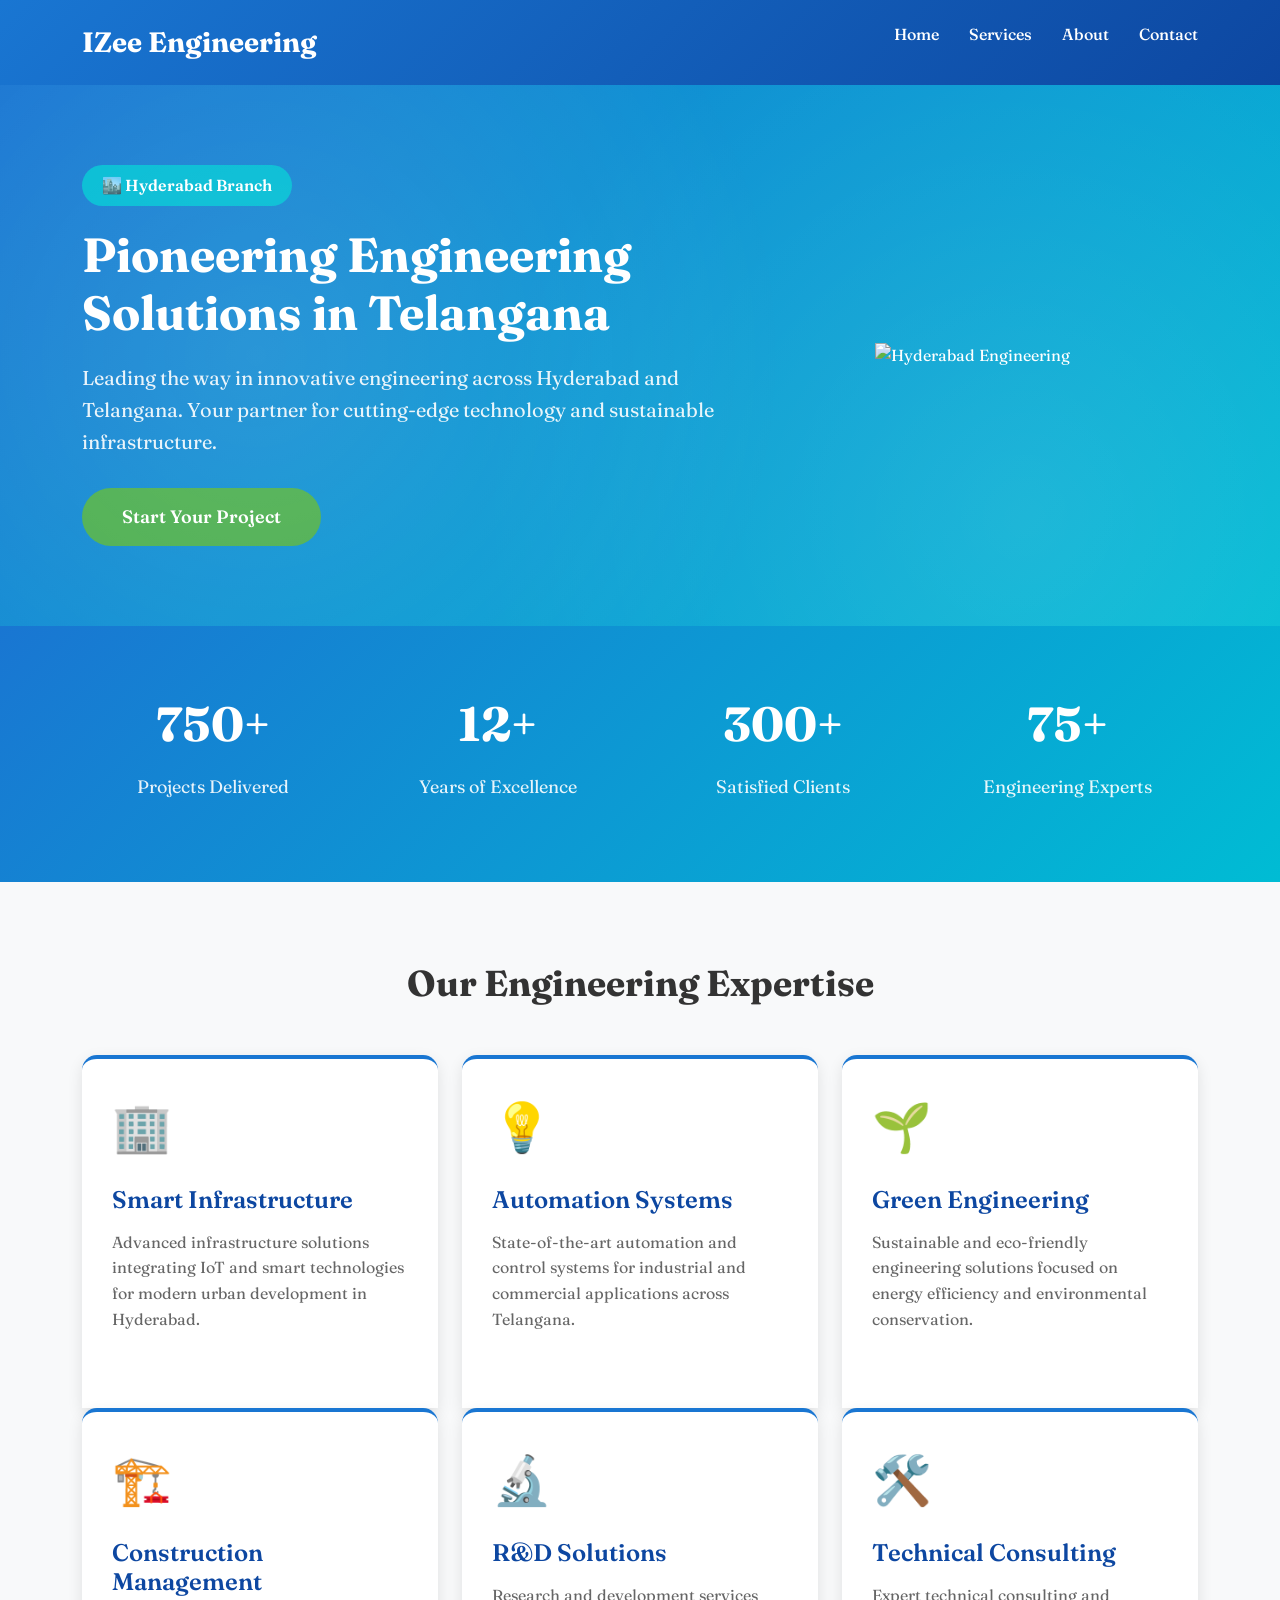
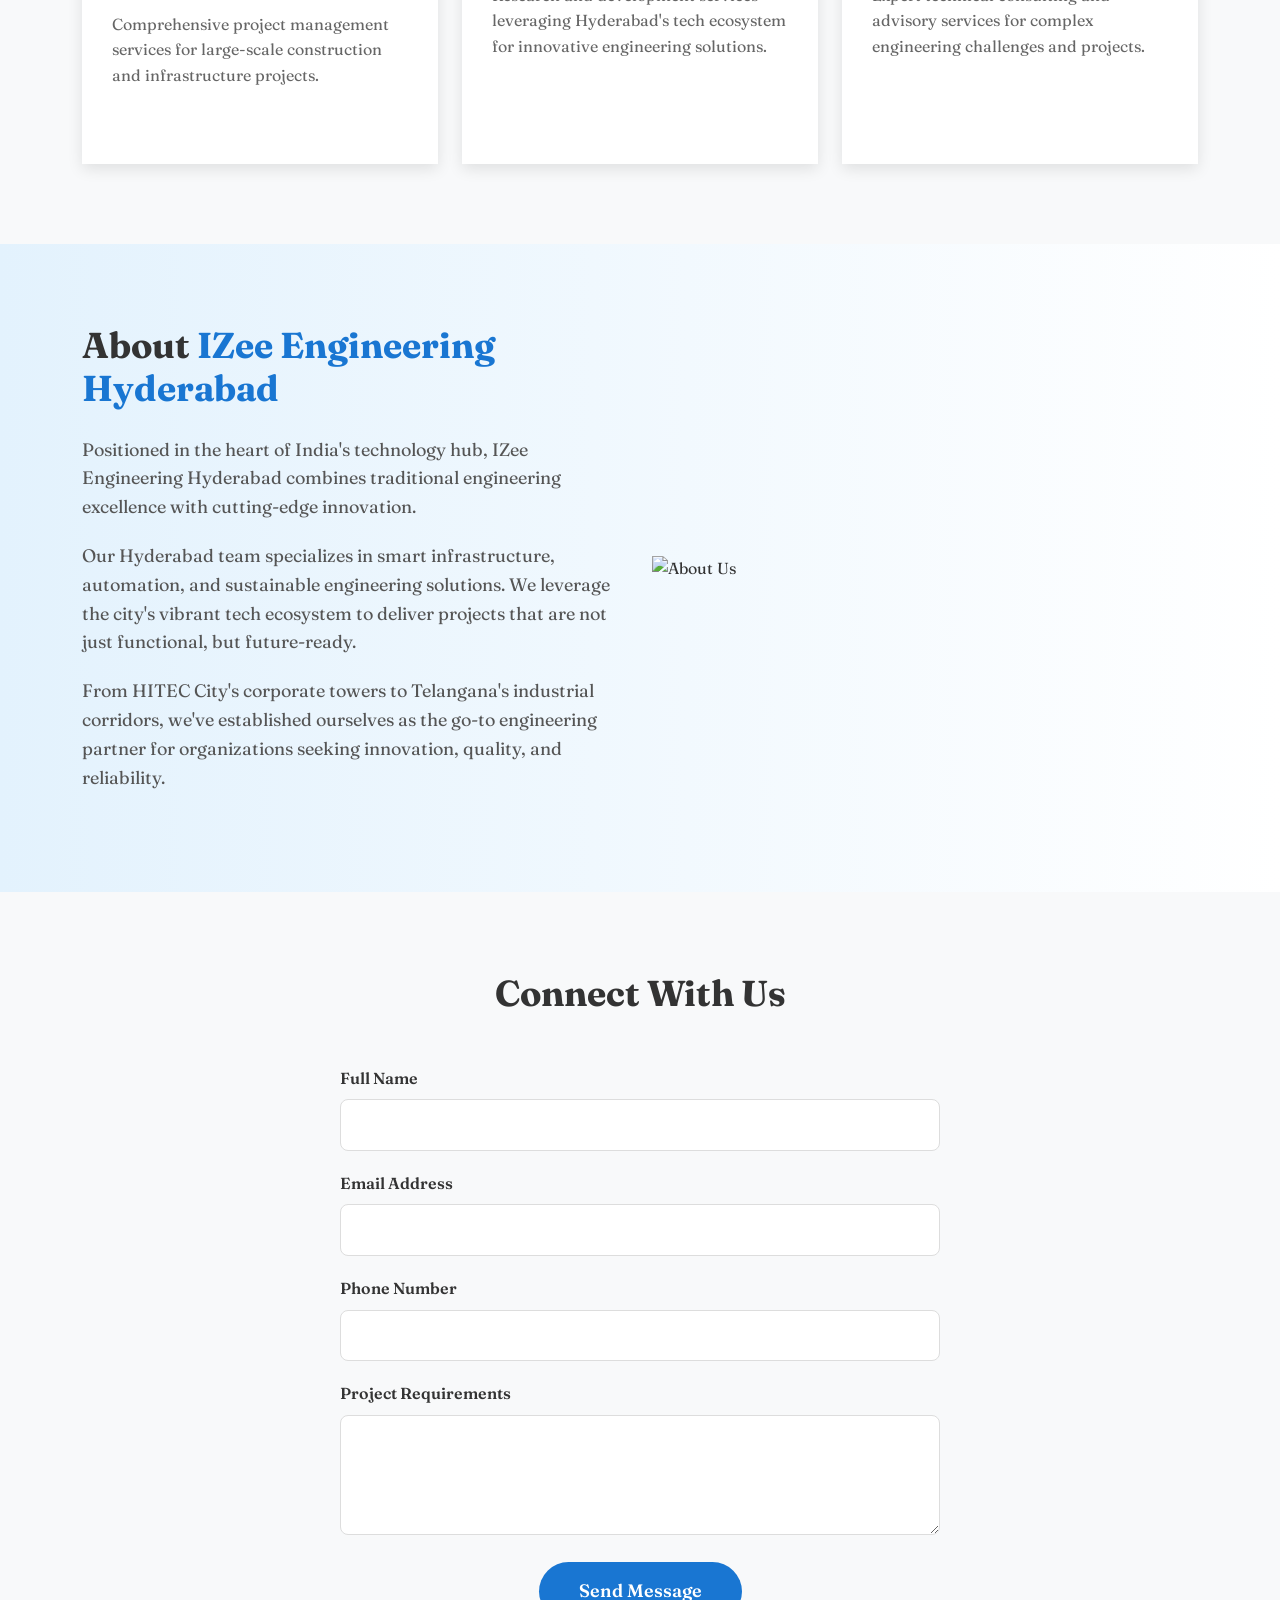
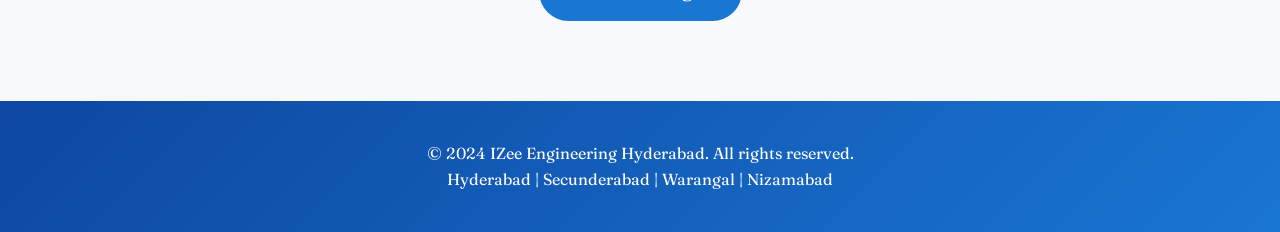
==== hyderabad.html @ c945f5a9 "first comment" ====
<!doctype html>
<html lang="en">
  <head>
    <meta charset="UTF-8" />
    <meta name="viewport" content="width=device-width, initial-scale=1.0" />
    <title>IZee Engineering Hyderabad - Innovative Engineering Solutions</title>

    <!-- Bootstrap CSS -->
    <link href="https://cdn.jsdelivr.net/npm/bootstrap@5.3.3/dist/css/bootstrap.min.css" rel="stylesheet" />

    <!-- Google Fonts -->
    <link rel="preconnect" href="https://fonts.googleapis.com" />
    <link rel="preconnect" href="https://fonts.gstatic.com" crossorigin />
    <link
      href="https://fonts.googleapis.com/css2?family=Fraunces:ital,opsz,wght@0,9..144,100..900;1,9..144,100..900&display=swap"
      rel="stylesheet"
    />

    <!-- Common Styles -->
    <link rel="stylesheet" href="./public/css/common.css" />
    <!-- Hyderabad Specific Styles -->
    <link rel="stylesheet" href="./public/css/hyderabad.css" />
  </head>
  <body>
    <!-- Header -->
    <header class="header">
      <div class="container">
        <nav class="d-flex justify-content-between align-items-center">
          <a href="#" class="logo">IZee Engineering</a>
          <ul class="nav-links">
            <li><a href="#home">Home</a></li>
            <li><a href="#features">Services</a></li>
            <li><a href="#about">About</a></li>
            <li><a href="#contact">Contact</a></li>
          </ul>
        </nav>
      </div>
    </header>

    <!-- Hero Section -->
    <section id="home" class="hero-section hero-pattern">
      <div class="container">
        <div class="row align-items-center">
          <div class="col-lg-7 hero-content">
            <span class="hyderabad-badge">🏙️ Hyderabad Branch</span>
            <h1>Pioneering Engineering Solutions in Telangana</h1>
            <p>
              Leading the way in innovative engineering across Hyderabad and Telangana. Your partner for cutting-edge
              technology and sustainable infrastructure.
            </p>
            <a href="#contact" class="cta-button">Start Your Project</a>
          </div>
          <div class="col-lg-5">
            <div class="hero-image text-center">
              <img
                src="./public/images/hyderabad-hero.svg"
                alt="Hyderabad Engineering"
                class="img-fluid"
                style="max-height: 400px"
              />
            </div>
          </div>
        </div>
      </div>
    </section>

    <!-- Stats Section -->
    <section class="stats-section">
      <div class="container">
        <div class="row">
          <div class="col-md-3 stat-item">
            <div class="stat-number">750+</div>
            <div class="stat-label">Projects Delivered</div>
          </div>
          <div class="col-md-3 stat-item">
            <div class="stat-number">12+</div>
            <div class="stat-label">Years of Excellence</div>
          </div>
          <div class="col-md-3 stat-item">
            <div class="stat-number">300+</div>
            <div class="stat-label">Satisfied Clients</div>
          </div>
          <div class="col-md-3 stat-item">
            <div class="stat-number">75+</div>
            <div class="stat-label">Engineering Experts</div>
          </div>
        </div>
      </div>
    </section>

    <!-- Features Section -->
    <section id="features" class="features-section">
      <div class="container">
        <h2 class="section-title">Our Engineering Expertise</h2>
        <div class="row">
          <div class="col-md-4">
            <div class="feature-card">
              <div class="feature-icon">🏢</div>
              <h3>Smart Infrastructure</h3>
              <p>
                Advanced infrastructure solutions integrating IoT and smart technologies for modern urban development in
                Hyderabad.
              </p>
            </div>
          </div>
          <div class="col-md-4">
            <div class="feature-card">
              <div class="feature-icon">💡</div>
              <h3>Automation Systems</h3>
              <p>
                State-of-the-art automation and control systems for industrial and commercial applications across
                Telangana.
              </p>
            </div>
          </div>
          <div class="col-md-4">
            <div class="feature-card">
              <div class="feature-icon">🌱</div>
              <h3>Green Engineering</h3>
              <p>
                Sustainable and eco-friendly engineering solutions focused on energy efficiency and environmental
                conservation.
              </p>
            </div>
          </div>
          <div class="col-md-4">
            <div class="feature-card">
              <div class="feature-icon">🏗️</div>
              <h3>Construction Management</h3>
              <p>Comprehensive project management services for large-scale construction and infrastructure projects.</p>
            </div>
          </div>
          <div class="col-md-4">
            <div class="feature-card">
              <div class="feature-icon">🔬</div>
              <h3>R&D Solutions</h3>
              <p>
                Research and development services leveraging Hyderabad's tech ecosystem for innovative engineering
                solutions.
              </p>
            </div>
          </div>
          <div class="col-md-4">
            <div class="feature-card">
              <div class="feature-icon">🛠️</div>
              <h3>Technical Consulting</h3>
              <p>Expert technical consulting and advisory services for complex engineering challenges and projects.</p>
            </div>
          </div>
        </div>
      </div>
    </section>

    <!-- About Section -->
    <section id="about" class="about-section">
      <div class="container">
        <div class="row align-items-center">
          <div class="col-lg-6">
            <div class="about-content">
              <h2>About <span class="about-highlight">IZee Engineering Hyderabad</span></h2>
              <p>
                Positioned in the heart of India's technology hub, IZee Engineering Hyderabad combines traditional
                engineering excellence with cutting-edge innovation.
              </p>
              <p>
                Our Hyderabad team specializes in smart infrastructure, automation, and sustainable engineering
                solutions. We leverage the city's vibrant tech ecosystem to deliver projects that are not just
                functional, but future-ready.
              </p>
              <p>
                From HITEC City's corporate towers to Telangana's industrial corridors, we've established ourselves as
                the go-to engineering partner for organizations seeking innovation, quality, and reliability.
              </p>
            </div>
          </div>
          <div class="col-lg-6">
            <img src="./public/images/hyderabad-about.svg" alt="About Us" class="img-fluid" />
          </div>
        </div>
      </div>
    </section>

    <!-- Contact Section -->
    <section id="contact" class="contact-section">
      <div class="container">
        <h2 class="section-title">Connect With Us</h2>
        <form class="contact-form">
          <div class="form-group">
            <label for="name">Full Name</label>
            <input type="text" id="name" name="name" required />
          </div>
          <div class="form-group">
            <label for="email">Email Address</label>
            <input type="email" id="email" name="email" required />
          </div>
          <div class="form-group">
            <label for="phone">Phone Number</label>
            <input type="tel" id="phone" name="phone" required />
          </div>
          <div class="form-group">
            <label for="message">Project Requirements</label>
            <textarea id="message" name="message" required></textarea>
          </div>
          <div class="text-center">
            <button type="submit" class="cta-button submit-button">Send Message</button>
          </div>
        </form>
      </div>
    </section>

    <!-- Footer -->
    <footer class="footer">
      <div class="container">
        <p>&copy; 2024 IZee Engineering Hyderabad. All rights reserved.</p>
        <p>Hyderabad | Secunderabad | Warangal | Nizamabad</p>
      </div>
    </footer>

    <!-- Bootstrap JS -->
    <script src="https://cdn.jsdelivr.net/npm/bootstrap@5.3.3/dist/js/bootstrap.bundle.min.js"></script>
  </body>
</html>
---- public/css/common.css ----
/* Common Styles for IZee Engineering Landing Pages */

* {
  margin: 0;
  padding: 0;
  box-sizing: border-box;
}

body {
  font-family: 'Fraunces', serif;
  line-height: 1.6;
  color: #333;
}

/* Common Header Styles */
.header {
  padding: 20px 0;
  box-shadow: 0 2px 10px rgba(0, 0, 0, 0.1);
}

.logo {
  font-size: 28px;
  font-weight: 700;
  text-decoration: none;
}

.nav-links {
  list-style: none;
  display: flex;
  gap: 30px;
}

.nav-links a {
  text-decoration: none;
  font-weight: 500;
  transition: all 0.3s ease;
}

/* Common Hero Section */
.hero-section {
  padding: 80px 0;
  min-height: 500px;
  display: flex;
  align-items: center;
}

.hero-content h1 {
  font-size: 48px;
  font-weight: 700;
  margin-bottom: 20px;
  line-height: 1.2;
}

.hero-content p {
  font-size: 20px;
  margin-bottom: 30px;
  opacity: 0.9;
}

.cta-button {
  padding: 15px 40px;
  font-size: 18px;
  font-weight: 600;
  border: none;
  border-radius: 50px;
  cursor: pointer;
  transition: all 0.3s ease;
  text-decoration: none;
  display: inline-block;
}

.cta-button:hover {
  transform: translateY(-3px);
  box-shadow: 0 10px 25px rgba(0, 0, 0, 0.2);
}

/* Common Features Section */
.features-section {
  padding: 80px 0;
  background-color: #f8f9fa;
}

.section-title {
  text-align: center;
  font-size: 36px;
  font-weight: 700;
  margin-bottom: 50px;
}

.feature-card {
  padding: 30px;
  border-radius: 15px;
  background: white;
  box-shadow: 0 5px 15px rgba(0, 0, 0, 0.1);
  transition: all 0.3s ease;
  margin-bottom: 30px;
  height: 100%;
}

.feature-card:hover {
  transform: translateY(-10px);
  box-shadow: 0 15px 30px rgba(0, 0, 0, 0.15);
}

.feature-icon {
  font-size: 48px;
  margin-bottom: 20px;
}

.feature-card h3 {
  font-size: 24px;
  font-weight: 600;
  margin-bottom: 15px;
}

.feature-card p {
  font-size: 16px;
  color: #666;
}

/* Common About Section */
.about-section {
  padding: 80px 0;
}

.about-content h2 {
  font-size: 36px;
  font-weight: 700;
  margin-bottom: 25px;
}

.about-content p {
  font-size: 18px;
  color: #555;
  margin-bottom: 20px;
}

/* Common Contact Section */
.contact-section {
  padding: 80px 0;
  background-color: #f8f9fa;
}

.contact-form {
  max-width: 600px;
  margin: 0 auto;
}

.form-group {
  margin-bottom: 20px;
}

.form-group label {
  display: block;
  margin-bottom: 8px;
  font-weight: 600;
}

.form-group input,
.form-group textarea {
  width: 100%;
  padding: 12px;
  border: 1px solid #ddd;
  border-radius: 8px;
  font-family: 'Fraunces', serif;
  font-size: 16px;
}

.form-group textarea {
  resize: vertical;
  min-height: 120px;
}

/* Common Footer */
.footer {
  padding: 40px 0;
  text-align: center;
  color: white;
}

.footer p {
  margin: 0;
  font-size: 16px;
}

/* Responsive Design */
@media (max-width: 768px) {
  .hero-content h1 {
    font-size: 36px;
  }

  .hero-content p {
    font-size: 18px;
  }

  .nav-links {
    flex-direction: column;
    gap: 15px;
  }

  .section-title {
    font-size: 28px;
  }
}
---- public/css/hyderabad.css ----
/* Hyderabad Specific Styles */

:root {
  --hyderabad-primary: #1976d2;
  --hyderabad-secondary: #00bcd4;
  --hyderabad-accent: #4caf50;
  --hyderabad-dark: #0d47a1;
}

/* Hyderabad Header */
.header {
  background: linear-gradient(135deg, var(--hyderabad-primary), var(--hyderabad-dark));
}

.logo {
  color: white;
}

.nav-links a {
  color: white;
}

.nav-links a:hover {
  color: var(--hyderabad-secondary);
}

/* Hyderabad Hero Section */
.hero-section {
  background: linear-gradient(135deg, #1976d2 0%, #00bcd4 100%);
  color: white;
}

.hero-pattern {
  position: relative;
  overflow: hidden;
}

.hero-pattern::before {
  content: '';
  position: absolute;
  top: 0;
  left: 0;
  right: 0;
  bottom: 0;
  background-image:
    radial-gradient(circle at 20% 50%, rgba(255, 255, 255, 0.1) 0%, transparent 50%),
    radial-gradient(circle at 80% 80%, rgba(255, 255, 255, 0.1) 0%, transparent 50%);
  pointer-events: none;
}

.cta-button {
  background-color: var(--hyderabad-accent);
  color: white;
}

.cta-button:hover {
  background-color: #45a049;
  color: white;
}

/* Hyderabad Feature Cards */
.feature-card {
  border-top: 4px solid var(--hyderabad-primary);
  border-radius: 15px 15px 0 0;
}

.feature-icon {
  color: var(--hyderabad-secondary);
}

.feature-card h3 {
  color: var(--hyderabad-dark);
}

/* Hyderabad About Section */
.about-section {
  background: linear-gradient(to right, #e3f2fd, #ffffff);
}

.about-highlight {
  color: var(--hyderabad-primary);
  font-weight: 700;
}

/* Hyderabad Contact Form */
.form-group input:focus,
.form-group textarea:focus {
  outline: none;
  border-color: var(--hyderabad-primary);
  box-shadow: 0 0 0 3px rgba(25, 118, 210, 0.1);
}

.submit-button {
  background-color: var(--hyderabad-primary);
  color: white;
}

.submit-button:hover {
  background-color: var(--hyderabad-dark);
}

/* Hyderabad Footer */
.footer {
  background: linear-gradient(135deg, var(--hyderabad-dark), var(--hyderabad-primary));
}

/* Hyderabad Decorative Elements */
.hyderabad-badge {
  display: inline-block;
  padding: 8px 20px;
  background-color: var(--hyderabad-secondary);
  color: white;
  border-radius: 25px;
  font-weight: 600;
  margin-bottom: 20px;
}

.stats-section {
  background: linear-gradient(135deg, var(--hyderabad-primary), var(--hyderabad-secondary));
  color: white;
  padding: 60px 0;
  text-align: center;
}

.stat-item {
  margin-bottom: 20px;
}

.stat-number {
  font-size: 48px;
  font-weight: 700;
  color: white;
}

.stat-label {
  font-size: 18px;
  margin-top: 10px;
  opacity: 0.9;
}

/* Hyderabad Wave Effect */
.wave-divider {
  position: relative;
  height: 80px;
  background: var(--hyderabad-primary);
}

.wave-divider::before {
  content: '';
  position: absolute;
  top: 0;
  left: 0;
  width: 100%;
  height: 100%;
  background: url("data:image/svg+xml,%3Csvg xmlns='http://www.w3.org/2000/svg' viewBox='0 0 1200 120'%3E%3Cpath d='M321.39,56.44c58-10.79,114.16-30.13,172-41.86,82.39-16.72,168.19-17.73,250.45-.39C823.78,31,906.67,72,985.66,92.83c70.05,18.48,146.53,26.09,214.34,3V0H0V27.35A600.21,600.21,0,0,0,321.39,56.44Z' fill='%23ffffff'/%3E%3C/svg%3E")
    no-repeat;
  background-size: cover;
}
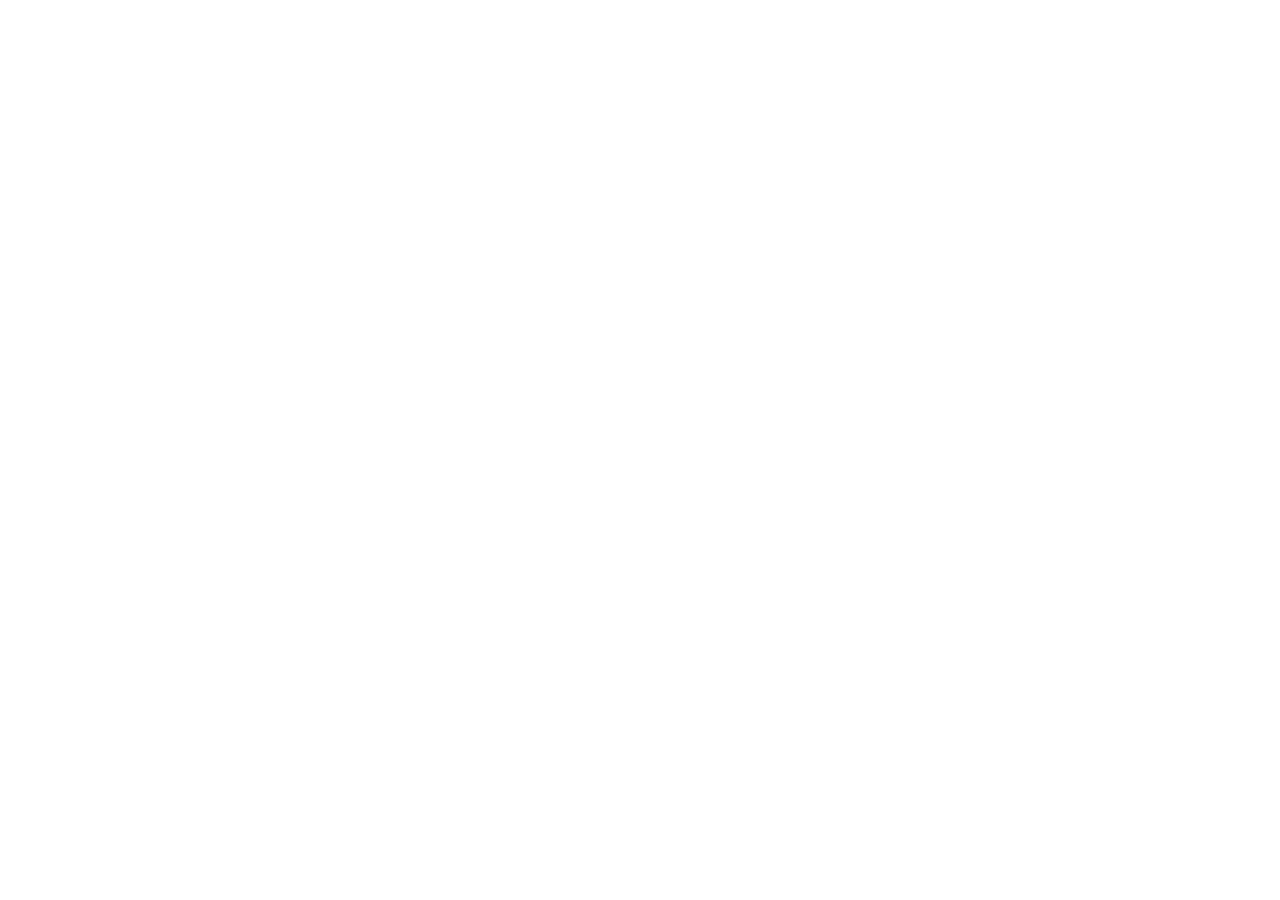
==== commit bf20f124: "add new changes" ====
--- a/hyderabad.html
+++ b/hyderabad.html
@@ -22,200 +22,6 @@
     <link rel="stylesheet" href="./public/css/hyderabad.css" />
   </head>
   <body>
-    <!-- Header -->
-    <header class="header">
-      <div class="container">
-        <nav class="d-flex justify-content-between align-items-center">
-          <a href="#" class="logo">IZee Engineering</a>
-          <ul class="nav-links">
-            <li><a href="#home">Home</a></li>
-            <li><a href="#features">Services</a></li>
-            <li><a href="#about">About</a></li>
-            <li><a href="#contact">Contact</a></li>
-          </ul>
-        </nav>
-      </div>
-    </header>
-
-    <!-- Hero Section -->
-    <section id="home" class="hero-section hero-pattern">
-      <div class="container">
-        <div class="row align-items-center">
-          <div class="col-lg-7 hero-content">
-            <span class="hyderabad-badge">🏙️ Hyderabad Branch</span>
-            <h1>Pioneering Engineering Solutions in Telangana</h1>
-            <p>
-              Leading the way in innovative engineering across Hyderabad and Telangana. Your partner for cutting-edge
-              technology and sustainable infrastructure.
-            </p>
-            <a href="#contact" class="cta-button">Start Your Project</a>
-          </div>
-          <div class="col-lg-5">
-            <div class="hero-image text-center">
-              <img
-                src="./public/images/hyderabad-hero.svg"
-                alt="Hyderabad Engineering"
-                class="img-fluid"
-                style="max-height: 400px"
-              />
-            </div>
-          </div>
-        </div>
-      </div>
-    </section>
-
-    <!-- Stats Section -->
-    <section class="stats-section">
-      <div class="container">
-        <div class="row">
-          <div class="col-md-3 stat-item">
-            <div class="stat-number">750+</div>
-            <div class="stat-label">Projects Delivered</div>
-          </div>
-          <div class="col-md-3 stat-item">
-            <div class="stat-number">12+</div>
-            <div class="stat-label">Years of Excellence</div>
-          </div>
-          <div class="col-md-3 stat-item">
-            <div class="stat-number">300+</div>
-            <div class="stat-label">Satisfied Clients</div>
-          </div>
-          <div class="col-md-3 stat-item">
-            <div class="stat-number">75+</div>
-            <div class="stat-label">Engineering Experts</div>
-          </div>
-        </div>
-      </div>
-    </section>
-
-    <!-- Features Section -->
-    <section id="features" class="features-section">
-      <div class="container">
-        <h2 class="section-title">Our Engineering Expertise</h2>
-        <div class="row">
-          <div class="col-md-4">
-            <div class="feature-card">
-              <div class="feature-icon">🏢</div>
-              <h3>Smart Infrastructure</h3>
-              <p>
-                Advanced infrastructure solutions integrating IoT and smart technologies for modern urban development in
-                Hyderabad.
-              </p>
-            </div>
-          </div>
-          <div class="col-md-4">
-            <div class="feature-card">
-              <div class="feature-icon">💡</div>
-              <h3>Automation Systems</h3>
-              <p>
-                State-of-the-art automation and control systems for industrial and commercial applications across
-                Telangana.
-              </p>
-            </div>
-          </div>
-          <div class="col-md-4">
-            <div class="feature-card">
-              <div class="feature-icon">🌱</div>
-              <h3>Green Engineering</h3>
-              <p>
-                Sustainable and eco-friendly engineering solutions focused on energy efficiency and environmental
-                conservation.
-              </p>
-            </div>
-          </div>
-          <div class="col-md-4">
-            <div class="feature-card">
-              <div class="feature-icon">🏗️</div>
-              <h3>Construction Management</h3>
-              <p>Comprehensive project management services for large-scale construction and infrastructure projects.</p>
-            </div>
-          </div>
-          <div class="col-md-4">
-            <div class="feature-card">
-              <div class="feature-icon">🔬</div>
-              <h3>R&D Solutions</h3>
-              <p>
-                Research and development services leveraging Hyderabad's tech ecosystem for innovative engineering
-                solutions.
-              </p>
-            </div>
-          </div>
-          <div class="col-md-4">
-            <div class="feature-card">
-              <div class="feature-icon">🛠️</div>
-              <h3>Technical Consulting</h3>
-              <p>Expert technical consulting and advisory services for complex engineering challenges and projects.</p>
-            </div>
-          </div>
-        </div>
-      </div>
-    </section>
-
-    <!-- About Section -->
-    <section id="about" class="about-section">
-      <div class="container">
-        <div class="row align-items-center">
-          <div class="col-lg-6">
-            <div class="about-content">
-              <h2>About <span class="about-highlight">IZee Engineering Hyderabad</span></h2>
-              <p>
-                Positioned in the heart of India's technology hub, IZee Engineering Hyderabad combines traditional
-                engineering excellence with cutting-edge innovation.
-              </p>
-              <p>
-                Our Hyderabad team specializes in smart infrastructure, automation, and sustainable engineering
-                solutions. We leverage the city's vibrant tech ecosystem to deliver projects that are not just
-                functional, but future-ready.
-              </p>
-              <p>
-                From HITEC City's corporate towers to Telangana's industrial corridors, we've established ourselves as
-                the go-to engineering partner for organizations seeking innovation, quality, and reliability.
-              </p>
-            </div>
-          </div>
-          <div class="col-lg-6">
-            <img src="./public/images/hyderabad-about.svg" alt="About Us" class="img-fluid" />
-          </div>
-        </div>
-      </div>
-    </section>
-
-    <!-- Contact Section -->
-    <section id="contact" class="contact-section">
-      <div class="container">
-        <h2 class="section-title">Connect With Us</h2>
-        <form class="contact-form">
-          <div class="form-group">
-            <label for="name">Full Name</label>
-            <input type="text" id="name" name="name" required />
-          </div>
-          <div class="form-group">
-            <label for="email">Email Address</label>
-            <input type="email" id="email" name="email" required />
-          </div>
-          <div class="form-group">
-            <label for="phone">Phone Number</label>
-            <input type="tel" id="phone" name="phone" required />
-          </div>
-          <div class="form-group">
-            <label for="message">Project Requirements</label>
-            <textarea id="message" name="message" required></textarea>
-          </div>
-          <div class="text-center">
-            <button type="submit" class="cta-button submit-button">Send Message</button>
-          </div>
-        </form>
-      </div>
-    </section>
-
-    <!-- Footer -->
-    <footer class="footer">
-      <div class="container">
-        <p>&copy; 2024 IZee Engineering Hyderabad. All rights reserved.</p>
-        <p>Hyderabad | Secunderabad | Warangal | Nizamabad</p>
-      </div>
-    </footer>
-
     <!-- Bootstrap JS -->
     <script src="https://cdn.jsdelivr.net/npm/bootstrap@5.3.3/dist/js/bootstrap.bundle.min.js"></script>
   </body>
--- a/public/css/common.css
+++ b/public/css/common.css
@@ -1,204 +1,83 @@
-/* Common Styles for IZee Engineering Landing Pages */
+/* Import Google Fonts */
+@import url('https://fonts.googleapis.com/css2?family=Playfair+Display:wght@400;500;600;700;800;900&display=swap');
+@import url('https://fonts.googleapis.com/css2?family=Inter:wght@100;200;300;400;500;600;700;800;900&display=swap');
 
-* {
+/* Font Family Classes */
+.font-playfair {
+  font-family: 'Playfair Display', serif;
+}
+
+.font-inter {
+  font-family: 'Inter', sans-serif;
+}
+
+/* Global Body Styles */
+body {
+  font-family: 'Inter', sans-serif;
   margin: 0;
   padding: 0;
-  box-sizing: border-box;
 }
 
-body {
-  font-family: 'Fraunces', serif;
-  line-height: 1.6;
-  color: #333;
+/* Container Styles */
+.container {
+  max-width: 1320px;
+  padding-left: 16px;
+  padding-right: 16px;
+  margin-left: auto;
+  margin-right: auto;
 }
 
-/* Common Header Styles */
-.header {
-  padding: 20px 0;
-  box-shadow: 0 2px 10px rgba(0, 0, 0, 0.1);
+/* Common Background Color */
+.bg-gradient-red {
+  background: linear-gradient(102deg, #f71613 0%, #f71613 100%);
 }
 
-.logo {
-  font-size: 28px;
-  font-weight: 700;
-  text-decoration: none;
+/* Label Colors */
+.label-color-1 {
+  color: #e5e7eb;
 }
 
-.nav-links {
-  list-style: none;
-  display: flex;
-  gap: 30px;
+.label-color-2 {
+  color: #1e1b4b;
 }
 
-.nav-links a {
-  text-decoration: none;
-  font-weight: 500;
-  transition: all 0.3s ease;
+.label-color-3 {
+  color: #1d293d;
 }
 
-/* Common Hero Section */
-.hero-section {
-  padding: 80px 0;
-  min-height: 500px;
-  display: flex;
-  align-items: center;
+.label-color-4 {
+  color: #314158;
 }
 
-.hero-content h1 {
-  font-size: 48px;
-  font-weight: 700;
-  margin-bottom: 20px;
-  line-height: 1.2;
+.label-color-5 {
+  color: #6d7279;
 }
 
-.hero-content p {
-  font-size: 20px;
-  margin-bottom: 30px;
-  opacity: 0.9;
+.label-color-6 {
+  color: #f71613;
 }
 
-.cta-button {
-  padding: 15px 40px;
-  font-size: 18px;
-  font-weight: 600;
-  border: none;
-  border-radius: 50px;
-  cursor: pointer;
-  transition: all 0.3s ease;
-  text-decoration: none;
-  display: inline-block;
+/* Background Color Classes */
+.bg-label-1 {
+  background-color: #e5e7eb;
 }
 
-.cta-button:hover {
-  transform: translateY(-3px);
-  box-shadow: 0 10px 25px rgba(0, 0, 0, 0.2);
+.bg-label-2 {
+  background-color: #1e1b4b;
 }
 
-/* Common Features Section */
-.features-section {
-  padding: 80px 0;
-  background-color: #f8f9fa;
+.bg-label-3 {
+  background-color: #1d293d;
 }
 
-.section-title {
-  text-align: center;
-  font-size: 36px;
-  font-weight: 700;
-  margin-bottom: 50px;
+.bg-label-4 {
+  background-color: #314158;
 }
 
-.feature-card {
-  padding: 30px;
-  border-radius: 15px;
-  background: white;
-  box-shadow: 0 5px 15px rgba(0, 0, 0, 0.1);
-  transition: all 0.3s ease;
-  margin-bottom: 30px;
-  height: 100%;
+.bg-label-5 {
+  background-color: #6d7279;
 }
 
-.feature-card:hover {
-  transform: translateY(-10px);
-  box-shadow: 0 15px 30px rgba(0, 0, 0, 0.15);
+.bg-label-6 {
+  background-color: #f71613;
 }
-
-.feature-icon {
-  font-size: 48px;
-  margin-bottom: 20px;
-}
-
-.feature-card h3 {
-  font-size: 24px;
-  font-weight: 600;
-  margin-bottom: 15px;
-}
-
-.feature-card p {
-  font-size: 16px;
-  color: #666;
-}
-
-/* Common About Section */
-.about-section {
-  padding: 80px 0;
-}
-
-.about-content h2 {
-  font-size: 36px;
-  font-weight: 700;
-  margin-bottom: 25px;
-}
-
-.about-content p {
-  font-size: 18px;
-  color: #555;
-  margin-bottom: 20px;
-}
-
-/* Common Contact Section */
-.contact-section {
-  padding: 80px 0;
-  background-color: #f8f9fa;
-}
-
-.contact-form {
-  max-width: 600px;
-  margin: 0 auto;
-}
-
-.form-group {
-  margin-bottom: 20px;
-}
-
-.form-group label {
-  display: block;
-  margin-bottom: 8px;
-  font-weight: 600;
-}
-
-.form-group input,
-.form-group textarea {
-  width: 100%;
-  padding: 12px;
-  border: 1px solid #ddd;
-  border-radius: 8px;
-  font-family: 'Fraunces', serif;
-  font-size: 16px;
-}
-
-.form-group textarea {
-  resize: vertical;
-  min-height: 120px;
-}
-
-/* Common Footer */
-.footer {
-  padding: 40px 0;
-  text-align: center;
-  color: white;
-}
-
-.footer p {
-  margin: 0;
-  font-size: 16px;
-}
-
-/* Responsive Design */
-@media (max-width: 768px) {
-  .hero-content h1 {
-    font-size: 36px;
-  }
-
-  .hero-content p {
-    font-size: 18px;
-  }
-
-  .nav-links {
-    flex-direction: column;
-    gap: 15px;
-  }
-
-  .section-title {
-    font-size: 28px;
-  }
-}
